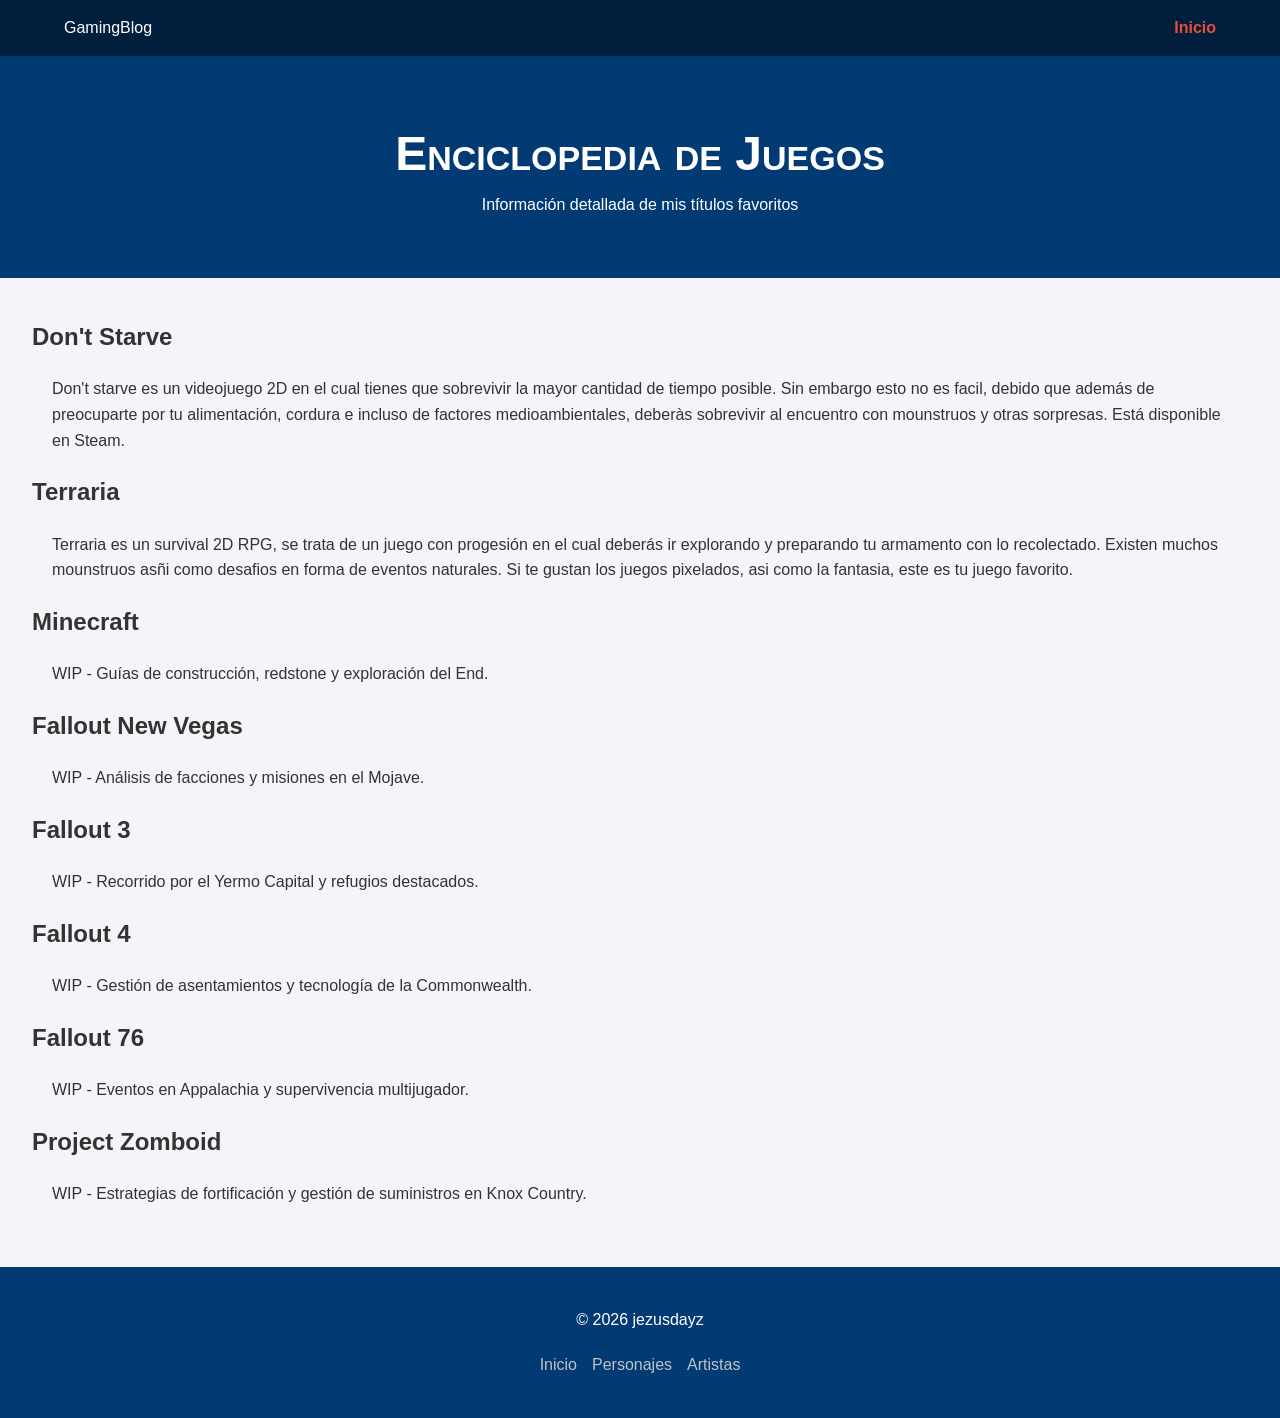
==== juegos.html @ b398c1ec "feature: agregué hoover sobre los articulos, asi como pagina de informacion de los juegos." ====
<!DOCTYPE html>
<html lang="es">
<head>
    <meta charset="UTF-8">
    <meta name="viewport" content="width=device-width, initial-scale=1.0">
    <title>Gaming Blog | Detalles de Juegos</title>
    <link rel="stylesheet" href="style.css">
</head>
<body id="main-layout">

    <nav class="navbar-sticky">
        <div class="nav-container">
            <span class="logo">GamingBlog</span>
            <ul class="nav-links">
                <li><a href="index.html" class="active">Inicio</a></li>
            
            </ul>
        </div>
    </nav>

    <header class="site-header">
        <h1 id="main-title">Enciclopedia de Juegos</h1>
        <p>Información detallada de mis títulos favoritos</p>
    </header>

    <main class="container">
        <section class="game-detail-section">
            <h2 class="section-title">Don't Starve</h2>
            <div class="game-content">
                <p>Don't starve es un videojuego 2D en el cual tienes que sobrevivir la mayor cantidad de tiempo posible. Sin embargo esto no es facil, debido que además de preocuparte por tu alimentación, cordura e incluso de factores medioambientales, deberàs sobrevivir al encuentro con mounstruos y otras sorpresas. Está disponible en Steam.</p>
            </div>
        </section>

        <section class="game-detail-section">
            <h2 class="section-title">Terraria</h2>
            <div class="game-content">
                <p>Terraria es un survival 2D RPG, se trata de un juego con progesión en el cual deberás ir explorando y preparando tu armamento con lo recolectado. Existen muchos mounstruos asñi como desafios en forma de eventos naturales. Si te gustan los juegos pixelados, asi como la fantasia, este es tu juego favorito.</p>
            </div>
        </section>

        <section class="game-detail-section">
            <h2 class="section-title">Minecraft</h2>
            <div class="game-content">
                <p>WIP - Guías de construcción, redstone y exploración del End.</p>
            </div>
        </section>

        <section class="game-detail-section">
            <h2 class="section-title">Fallout New Vegas</h2>
            <div class="game-content">
                <p>WIP - Análisis de facciones y misiones en el Mojave.</p>
            </div>
        </section>

        <section class="game-detail-section">
            <h2 class="section-title">Fallout 3</h2>
            <div class="game-content">
                <p>WIP - Recorrido por el Yermo Capital y refugios destacados.</p>
            </div>
        </section>

        <section class="game-detail-section">
            <h2 class="section-title">Fallout 4</h2>
            <div class="game-content">
                <p>WIP - Gestión de asentamientos y tecnología de la Commonwealth.</p>
            </div>
        </section>

        <section class="game-detail-section">
            <h2 class="section-title">Fallout 76</h2>
            <div class="game-content">
                <p>WIP - Eventos en Appalachia y supervivencia multijugador.</p>
            </div>
        </section>

        <section class="game-detail-section">
            <h2 class="section-title">Project Zomboid</h2>
            <div class="game-content">
                <p>WIP - Estrategias de fortificación y gestión de suministros en Knox Country.</p>
            </div>
        </section>
    </main>

    <footer class="site-footer">
        <div class="footer-content">
            <p>&copy; 2026 jezusdayz</p>
            <ul class="footer-links">
                <li><a href="index.html">Inicio</a></li>
                <li><a href="personajes.html">Personajes</a></li>
                <li><a href="artistas.html">Artistas</a></li>
            </ul>
        </div>
    </footer>

</body>
</html>
---- style.css ----
* {
    box-sizing: border-box; 
    padding: 0;
    margin: 0;
}

body {
    font-family: 'Segoe UI', Tahoma, Geneva, Verdana, sans-serif;
    font-size: 16px;
    line-height: 1.6;
    background-color: #f4f4f9;
    color: #333;
}

.navbar-sticky {
    position: sticky;
    top: 0;
    z-index: 1000;
    background-color: #011f3d;
    color: white;
    padding: 15px 0;
}

.nav-container {
    display: flex;
    justify-content: space-between;
    align-items: center;
    width: 90%;
    max-width: 1200px;
    margin: 0 auto;
}

.nav-links {
    display: flex;
    list-style: none;
    gap: 20px;
}

.nav-links a {
    color: white;
    text-decoration: none;
    font-weight: bold;
}

.nav-links a.active {
    color: #e74c3c;
}

.site-header {
    background-color: #023b74;
    color: white;
    padding: 60px 20px; 
    text-align: center; 
}

#main-title {
    color: #ffffff !important;
    font-size: 3rem;
    font-variant: small-caps;
}

.container {
    width: 95%; 
    max-width: 1400px;
    margin: 40px auto; 
}

.flex-wrapper {
    display: flex;
    flex-direction: row;
    flex-wrap: wrap;
    justify-content: center;
    gap: 20px;
}

.game-card {
    background: white;
    border: 2px solid #ddd; 
    display: flex; 
    flex-direction: column;
    width: 100%;
    overflow: hidden;
    transition: transform 0.3s ease, box-shadow 0.3s ease;
}

/* EFECTO SOLICITADO */
.game-card:hover {
    transform: scale(1.05);
    box-shadow: 0 10px 20px rgba(0,0,0,0.2);
    z-index: 10;
}

.game-img {
    width: 100%; 
    height: 200px; 
    object-fit: cover;
}

.game-content {
    padding: 20px; 
    flex: 1; 
    display: flex;
    flex-direction: column;
}

footer {
    padding: 40px 20px;
    background: #023b74;
    color: white;
    margin-top: 40px;
}

.footer-content {
    display: flex;
    flex-direction: column;
    align-items: center;
    gap: 20px;
}

.footer-links {
    display: flex;
    list-style: none;
    gap: 15px;
}

.footer-links a {
    color: #bdc3c7;
    text-decoration: none;
}

@media (max-width: 480px) {
    #main-title { font-size: 1.8rem; }
    .nav-links { gap: 10px; font-size: 0.75rem; }
    .game-card { max-width: 100%; }
    .footer-links { flex-direction: column; text-align: center; }
}

@media (min-width: 481px) and (max-width: 1024px) {
    .nav-container { width: 95%; }
    .game-card { width: 45%; }
    #main-title { font-size: 2.5rem; }
}

@media (min-width: 1025px) {
    .game-card { width: 30%; }
}

@media (min-width: 1600px) {
    .container { max-width: 1600px; }
    .game-card { width: 22%; }
    body { font-size: 18px; }
}
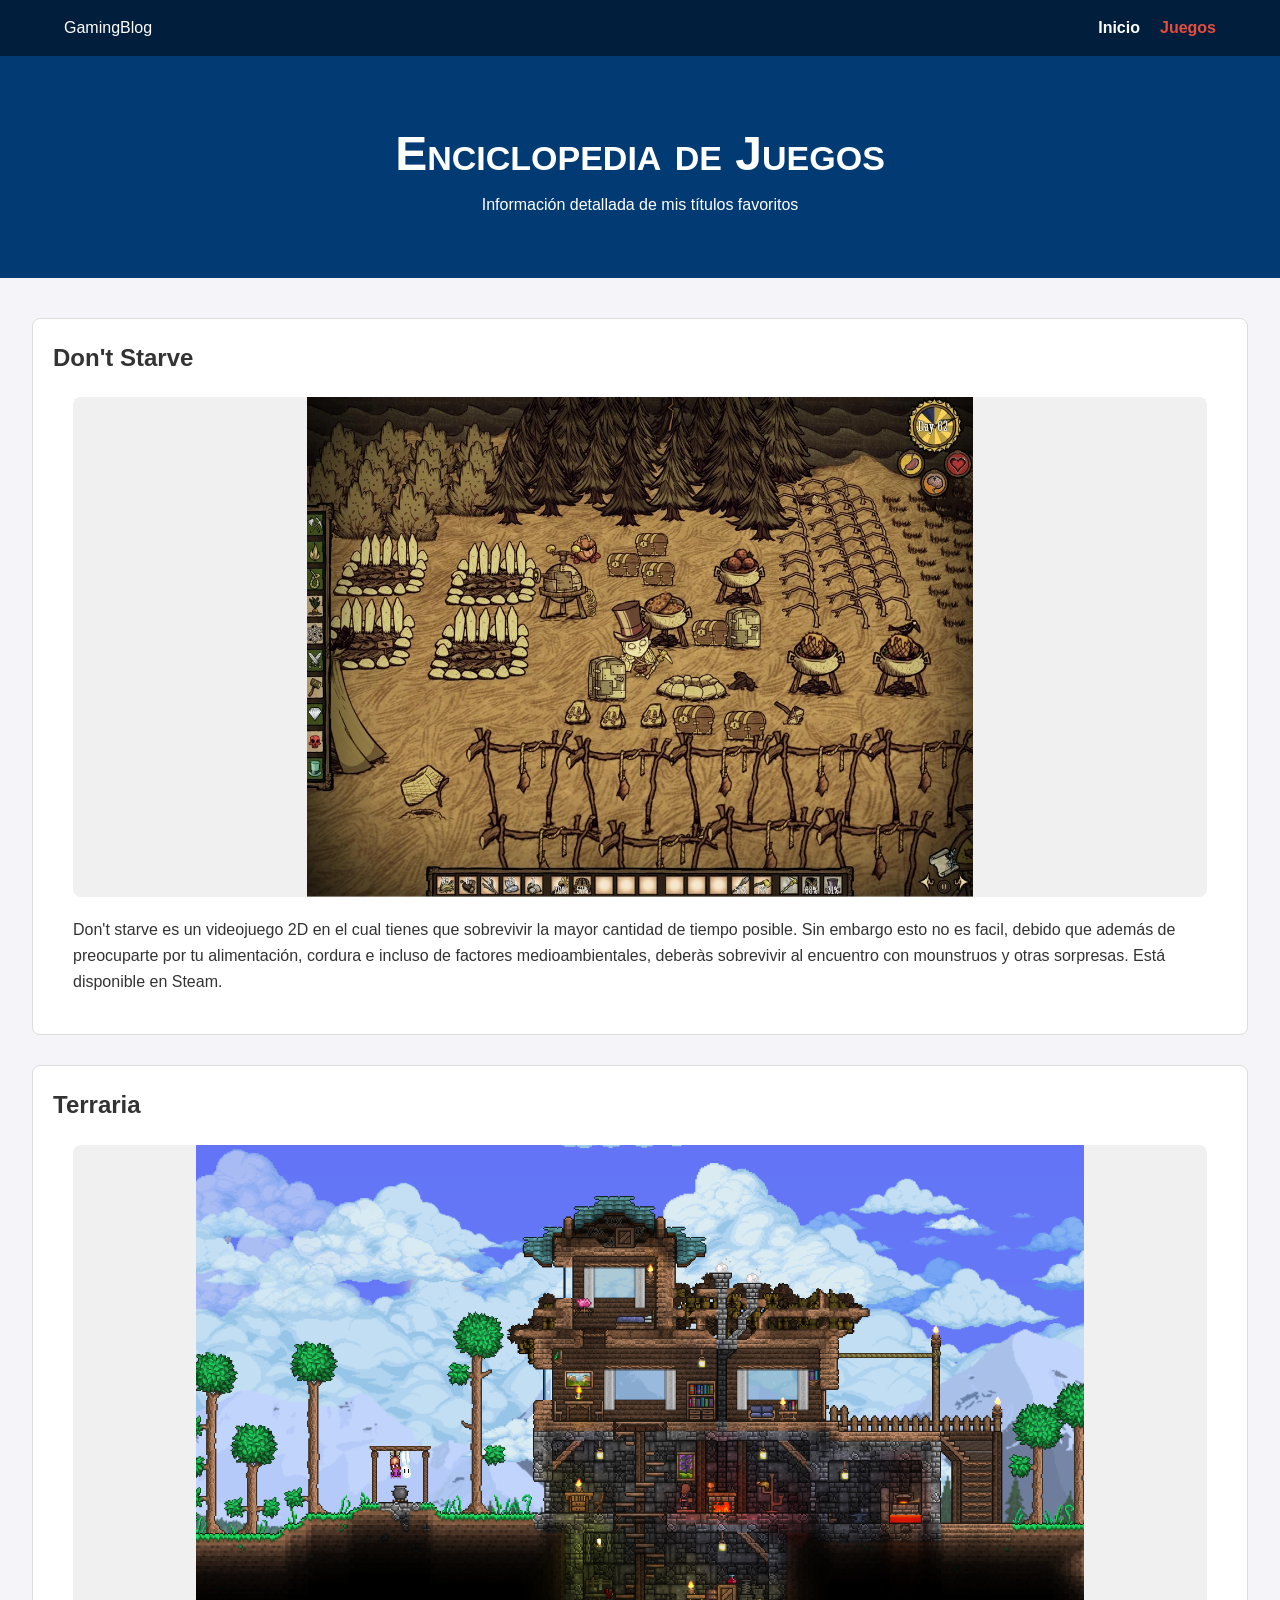
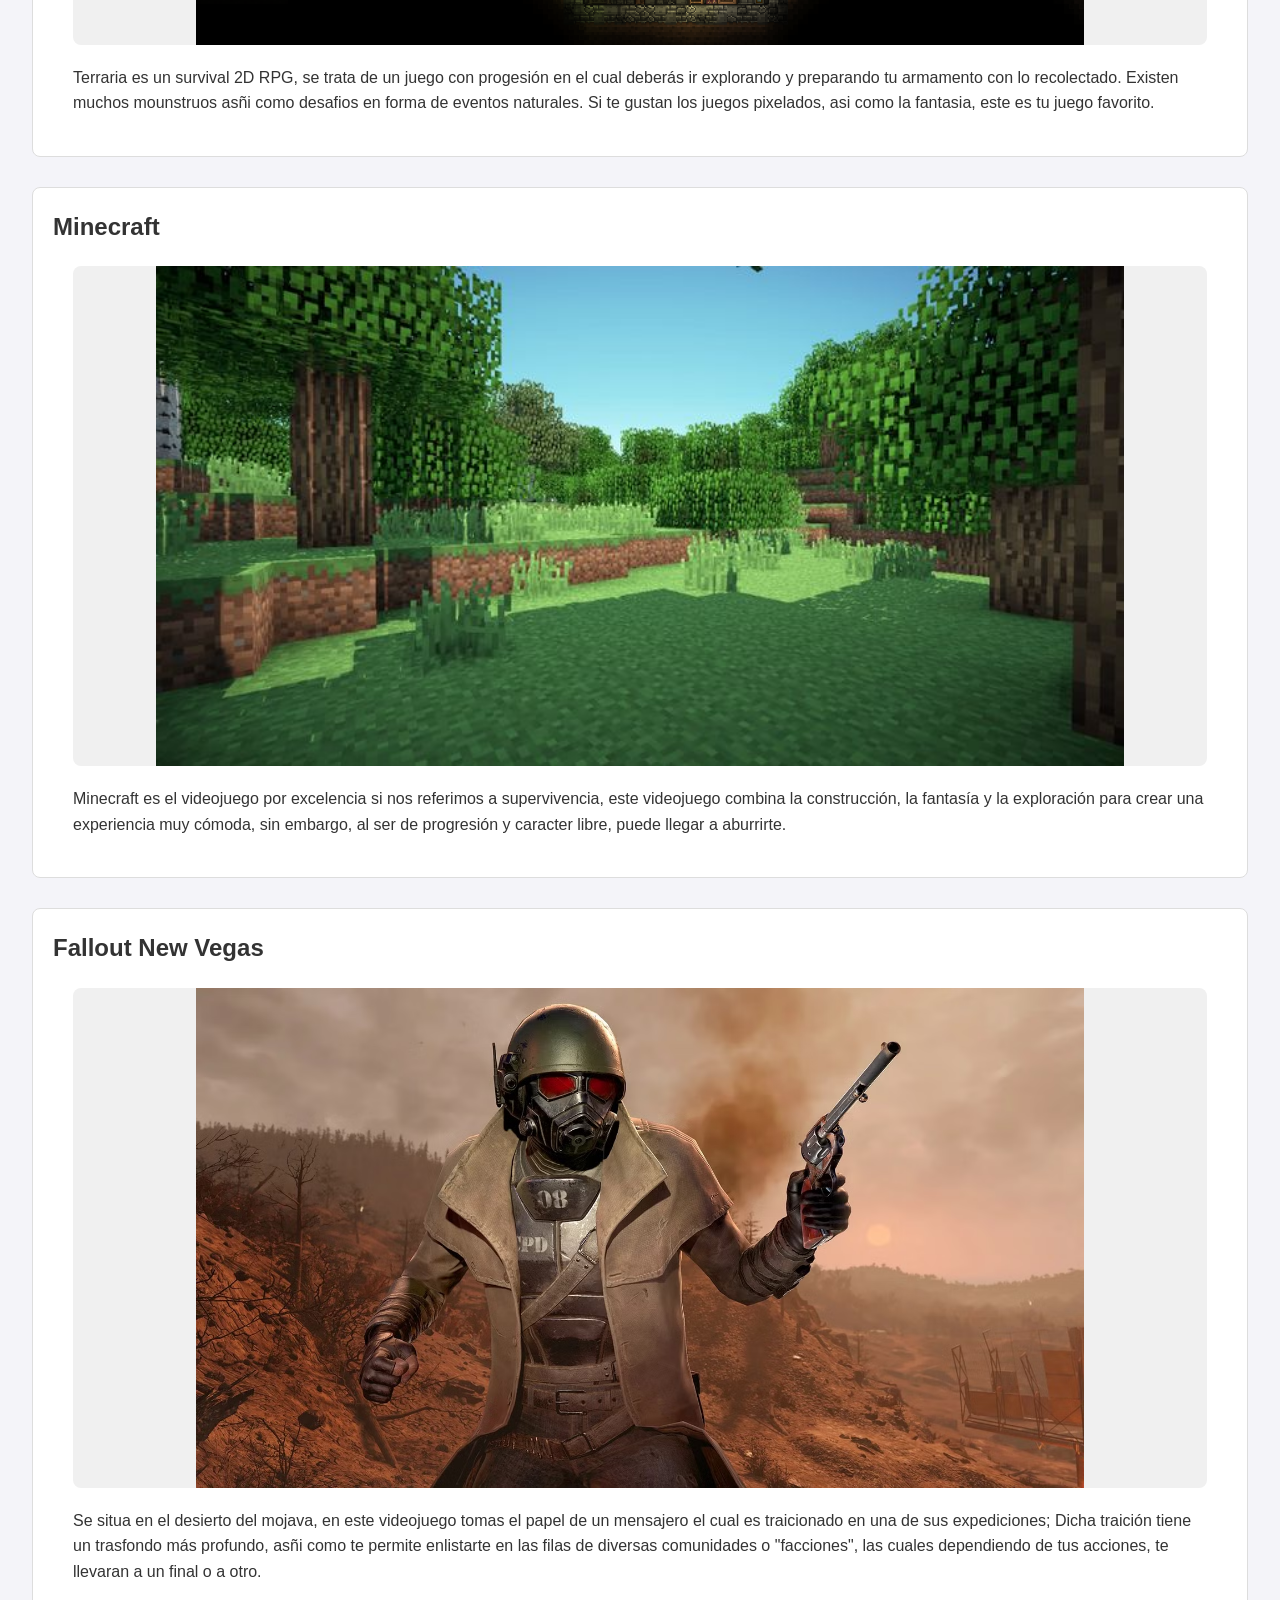
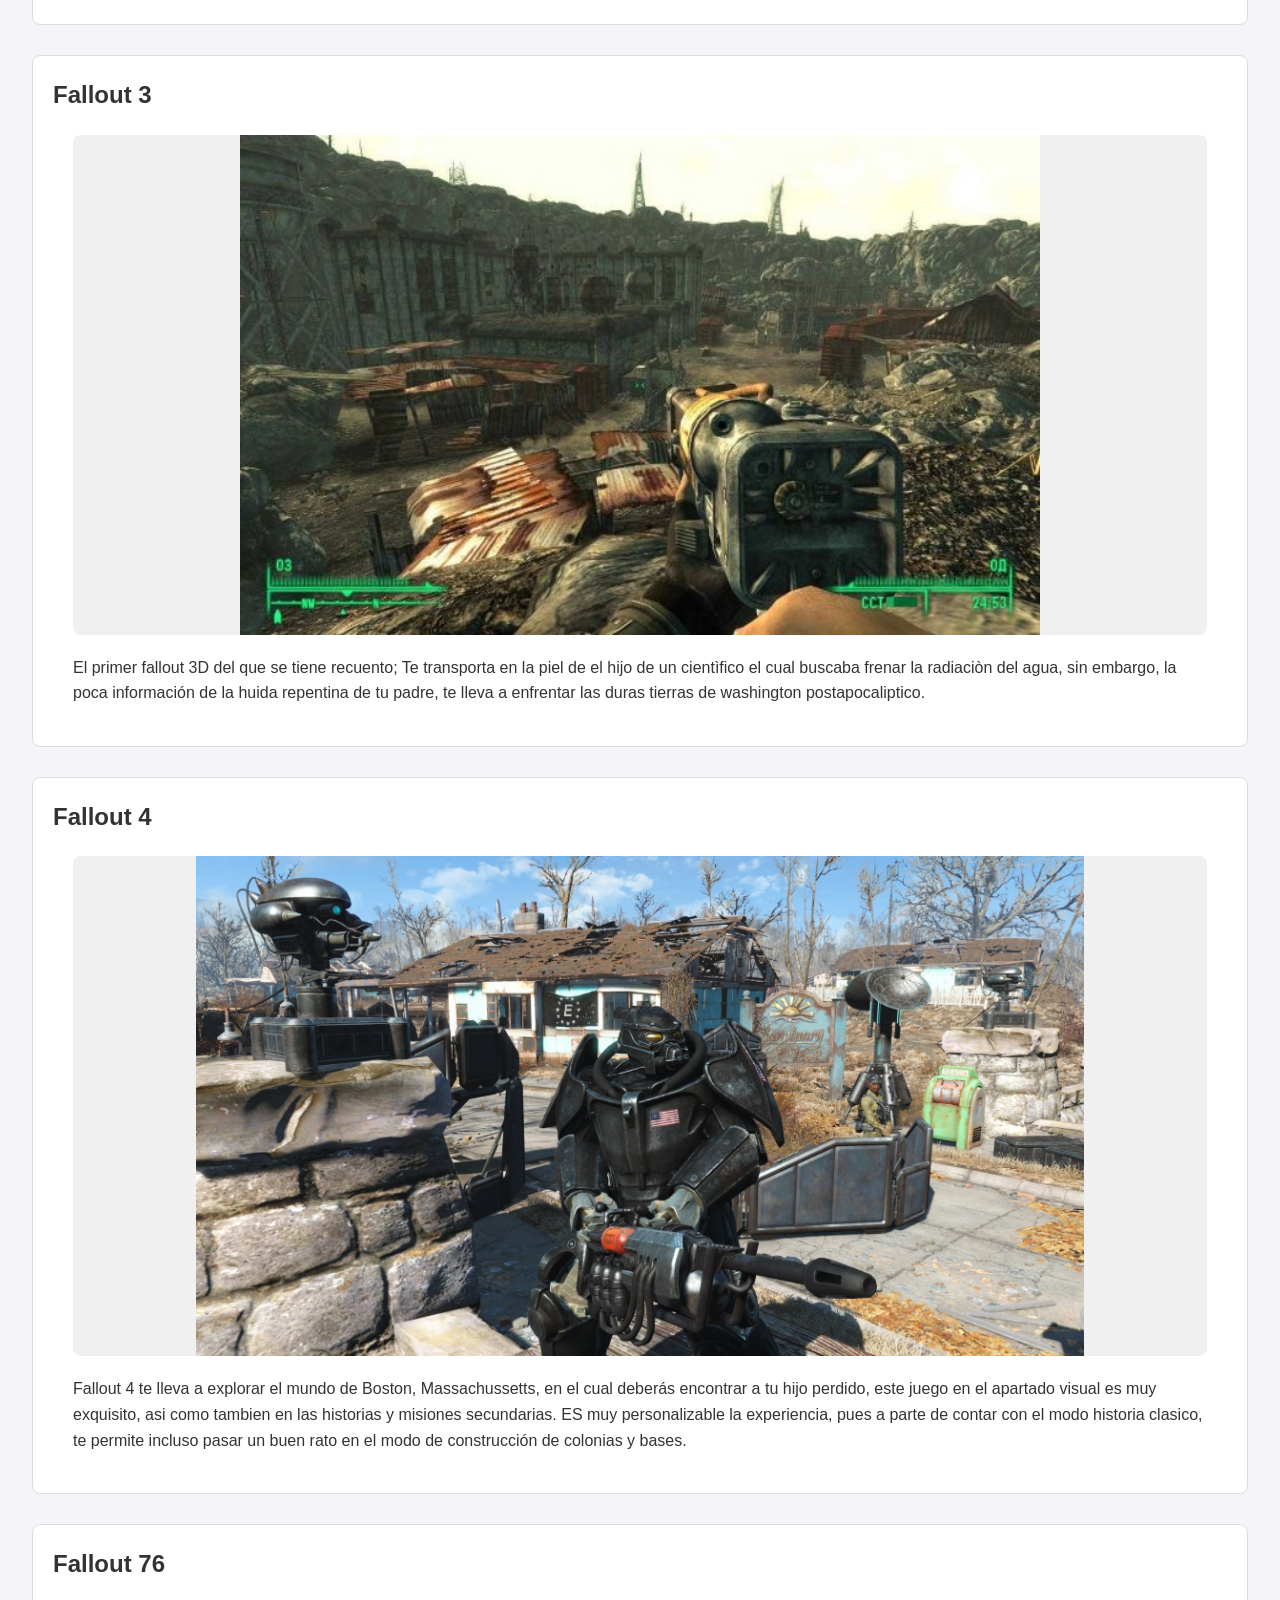
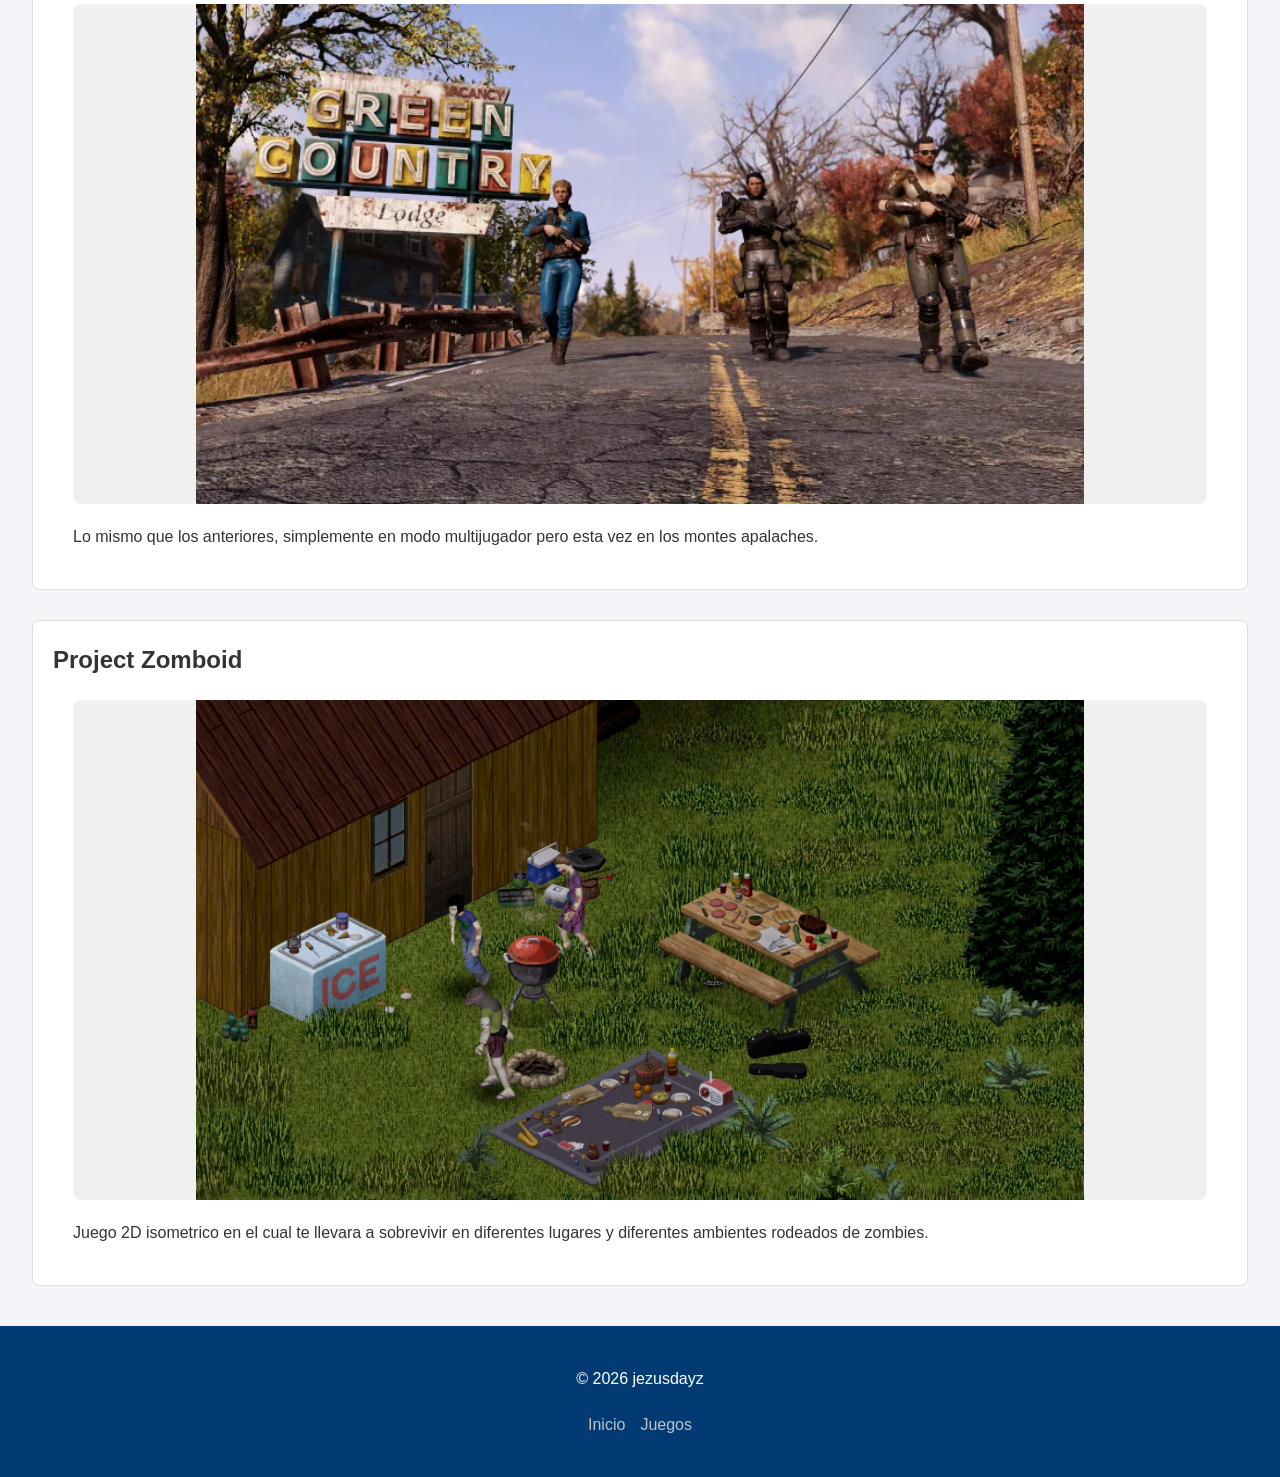
==== commit 40cb40dd: "fix: termine el sitio." ====
--- a/juegos.html
+++ b/juegos.html
@@ -12,8 +12,8 @@
         <div class="nav-container">
             <span class="logo">GamingBlog</span>
             <ul class="nav-links">
-                <li><a href="index.html" class="active">Inicio</a></li>
-            
+                <li><a href="index.html">Inicio</a></li>
+                <li><a href="juegos.html" class="active">Juegos</a></li>
             </ul>
         </div>
     </nav>
@@ -24,59 +24,67 @@
     </header>
 
     <main class="container">
-        <section class="game-detail-section">
+        <section id="ds" class="game-detail-section">
             <h2 class="section-title">Don't Starve</h2>
             <div class="game-content">
+                <img src="img/games/DS.webp" alt="Don't Starve" class="game-img">
                 <p>Don't starve es un videojuego 2D en el cual tienes que sobrevivir la mayor cantidad de tiempo posible. Sin embargo esto no es facil, debido que además de preocuparte por tu alimentación, cordura e incluso de factores medioambientales, deberàs sobrevivir al encuentro con mounstruos y otras sorpresas. Está disponible en Steam.</p>
             </div>
         </section>
 
-        <section class="game-detail-section">
+        <section id="terra" class="game-detail-section">
             <h2 class="section-title">Terraria</h2>
             <div class="game-content">
+                <img src="img/games/Terra.png" alt="Terraria" class="game-img">
                 <p>Terraria es un survival 2D RPG, se trata de un juego con progesión en el cual deberás ir explorando y preparando tu armamento con lo recolectado. Existen muchos mounstruos asñi como desafios en forma de eventos naturales. Si te gustan los juegos pixelados, asi como la fantasia, este es tu juego favorito.</p>
             </div>
         </section>
 
-        <section class="game-detail-section">
+        <section id="mine" class="game-detail-section">
             <h2 class="section-title">Minecraft</h2>
             <div class="game-content">
-                <p>WIP - Guías de construcción, redstone y exploración del End.</p>
+                <img src="img/games/mine.jpg" alt="Minecraft" class="game-img">
+                <p>Minecraft es el videojuego por excelencia si nos referimos a supervivencia, este videojuego combina la construcción, la fantasía y la exploración para crear una experiencia muy cómoda, sin embargo, al ser de progresión y caracter libre, puede llegar a aburrirte.</p>
             </div>
         </section>
 
-        <section class="game-detail-section">
+        <section id="fnv" class="game-detail-section">
             <h2 class="section-title">Fallout New Vegas</h2>
             <div class="game-content">
-                <p>WIP - Análisis de facciones y misiones en el Mojave.</p>
+                <img src="img/games/fnv.avif" alt="Fallout New Vegas" class="game-img">
+                <p>Se situa en el desierto del mojava, en este videojuego tomas el papel de un mensajero el cual es traicionado en una de sus expediciones; Dicha traición tiene un trasfondo más profundo, asñi como te permite enlistarte en las filas de diversas comunidades o "facciones", las cuales dependiendo de tus acciones, te llevaran a un final o a otro.</p>
             </div>
         </section>
 
-        <section class="game-detail-section">
+        <section id="f3" class="game-detail-section">
             <h2 class="section-title">Fallout 3</h2>
             <div class="game-content">
-                <p>WIP - Recorrido por el Yermo Capital y refugios destacados.</p>
+                <img src="img/games/f3.jpg" alt="Fallout 3" class="game-img">
+                <p>El primer fallout 3D del que se tiene recuento; Te transporta en la piel de el hijo de un cientìfico el cual buscaba frenar la radiaciòn del agua, sin embargo, la poca información de la huida repentina de tu padre, te lleva a enfrentar las duras tierras de washington postapocaliptico.</p>
             </div>
         </section>
 
-        <section class="game-detail-section">
+        <section id="f4" class="game-detail-section">
             <h2 class="section-title">Fallout 4</h2>
             <div class="game-content">
-                <p>WIP - Gestión de asentamientos y tecnología de la Commonwealth.</p>
+                <img src="img/games/f4.jpg" alt="Fallout 4" class="game-img">
+                <p>Fallout 4 te lleva a explorar el mundo de Boston, Massachussetts, en el cual deberás encontrar a tu hijo perdido, este juego en el apartado visual es muy exquisito, asi como tambien en las historias y misiones secundarias. ES muy personalizable la experiencia, pues a parte de contar con el modo historia clasico, te permite incluso pasar un buen rato en el modo de construcción de colonias y bases.</p>
             </div>
         </section>
 
-        <section class="game-detail-section">
+        <section id="f76" class="game-detail-section">
             <h2 class="section-title">Fallout 76</h2>
             <div class="game-content">
-                <p>WIP - Eventos en Appalachia y supervivencia multijugador.</p>
+                <img src="img/games/f76.webp" alt="Fallout 76" class="game-img">
+                <p>Lo mismo que los anteriores, simplemente en modo multijugador pero esta vez en los montes apalaches.</p>
             </div>
         </section>
 
-        <section class="game-detail-section">
+        <section id="pz" class="game-detail-section">
             <h2 class="section-title">Project Zomboid</h2>
             <div class="game-content">
-                <p>WIP - Estrategias de fortificación y gestión de suministros en Knox Country.</p>
+                <img src="img/games/pz.jpg" alt="Project Zomboid" class="game-img">
+                <p>Juego 2D isometrico en el cual te llevara a sobrevivir en diferentes lugares y diferentes ambientes rodeados de zombies.</p>
             </div>
         </section>
     </main>
@@ -86,8 +94,8 @@
             <p>&copy; 2026 jezusdayz</p>
             <ul class="footer-links">
                 <li><a href="index.html">Inicio</a></li>
-                <li><a href="personajes.html">Personajes</a></li>
-                <li><a href="artistas.html">Artistas</a></li>
+                <li><a href="juegos.html">Juegos</a></li>
+               
             </ul>
         </div>
     </footer>
--- a/style.css
+++ b/style.css
@@ -12,6 +12,7 @@
     color: #333;
 }
 
+/* --- NAVEGACIÓN --- */
 .navbar-sticky {
     position: sticky;
     top: 0;
@@ -46,6 +47,7 @@
     color: #e74c3c;
 }
 
+/* --- CABECERA --- */
 .site-header {
     background-color: #023b74;
     color: white;
@@ -59,12 +61,14 @@
     font-variant: small-caps;
 }
 
+/* --- CONTENEDOR PRINCIPAL --- */
 .container {
     width: 95%; 
     max-width: 1400px;
     margin: 40px auto; 
 }
 
+/* --- INDEX: TARJETAS (Cards) --- */
 .flex-wrapper {
     display: flex;
     flex-direction: row;
@@ -83,17 +87,38 @@
     transition: transform 0.3s ease, box-shadow 0.3s ease;
 }
 
-/* EFECTO SOLICITADO */
 .game-card:hover {
     transform: scale(1.05);
     box-shadow: 0 10px 20px rgba(0,0,0,0.2);
     z-index: 10;
 }
 
-.game-img {
+/* Estilo para imágenes DENTRO de las tarjetas (Index) */
+.game-card .game-img {
+    width: 100%;
+    height: 200px;
+    object-fit: cover; /* Aquí sí cortamos para que todas las cards midan lo mismo */
+}
+
+/* --- JUEGOS.HTML: SECCIONES DE DETALLE --- */
+.game-detail-section {
+    background: white;
+    padding: 20px;
+    margin-bottom: 30px;
+    border-radius: 8px;
+    border: 1px solid #ddd;
+}
+
+/* Estilo para imágenes DENTRO de la enciclopedia (Detalles) */
+.game-detail-section .game-img {
     width: 100%; 
-    height: 200px; 
-    object-fit: cover;
+    height: auto; 
+    max-height: 500px; 
+    object-fit: contain; /* Muestra la imagen COMPLETA sin estirar */
+    background-color: #f0f0f0; 
+    display: block;
+    margin: 0 auto 20px auto;
+    border-radius: 8px;
 }
 
 .game-content {
@@ -103,6 +128,7 @@
     flex-direction: column;
 }
 
+/* --- FOOTER --- */
 footer {
     padding: 40px 20px;
     background: #023b74;
@@ -128,6 +154,7 @@
     text-decoration: none;
 }
 
+/* --- RESPONSIVIDAD --- */
 @media (max-width: 480px) {
     #main-title { font-size: 1.8rem; }
     .nav-links { gap: 10px; font-size: 0.75rem; }
